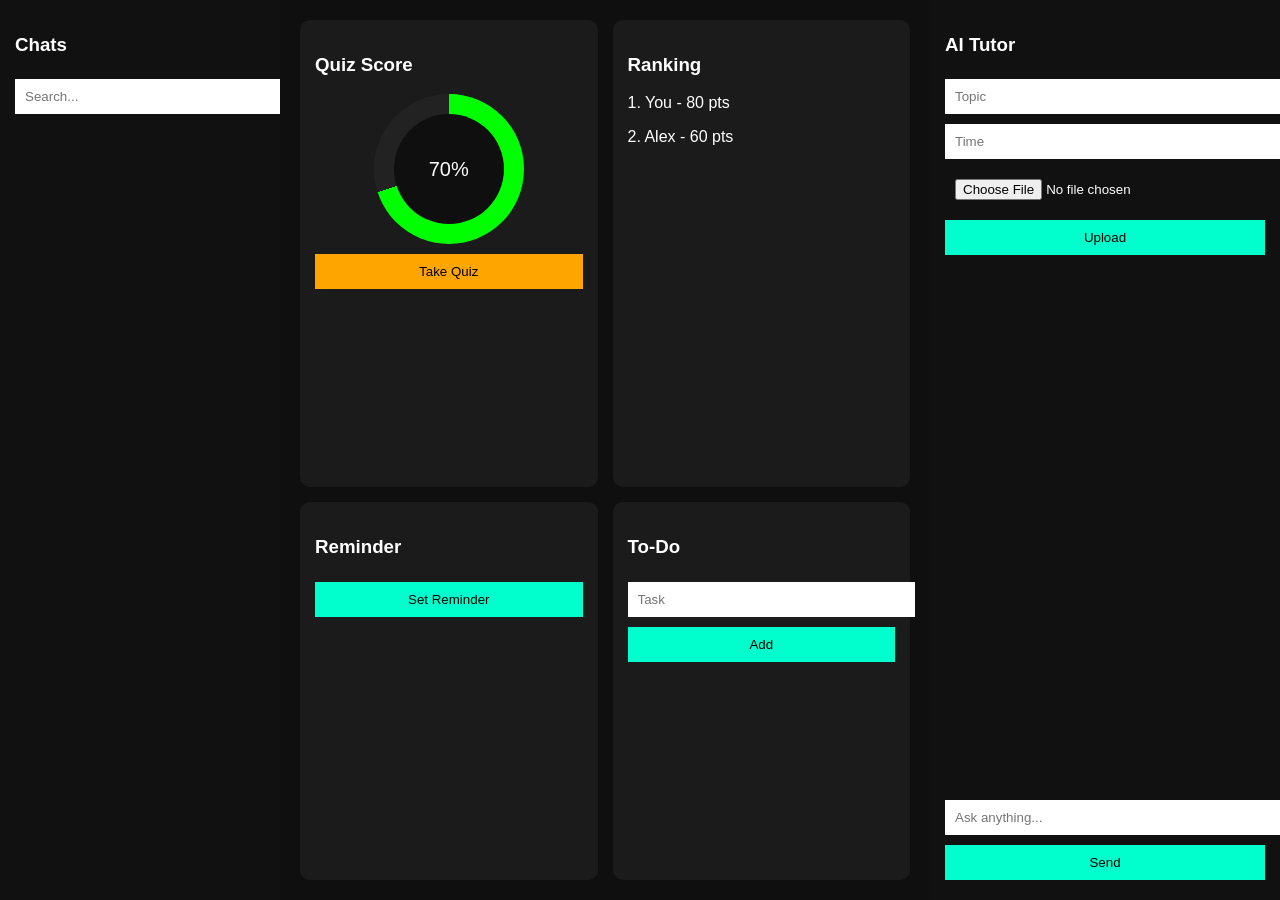
==== templates/education.html @ d4c1cd29 "Initial commit - Adaptive Memory AI System" ====
<!doctype html>
<html>
<head>
<style>
body {
  margin: 0;
  font-family: 'Segoe UI', sans-serif;
  background: #0f0f0f;
  color: white;
}

.app {
  display: flex;
  height: 100vh;
}

/* LEFT SIDEBAR */
.sidebar {
  width: 250px;
  background: #111;
  padding: 15px;
  overflow-y: auto;
}

/* CENTER GRID */
.dashboard {
  flex: 1;
  display: grid;
  grid-template-columns: 1fr 1fr;
  grid-auto-rows: minmax(200px, auto);
  gap: 15px;
  padding: 20px;
}

/* RIGHT AI */
.ai-panel {
  width: 320px;
  background: #111;
  padding: 15px;
  display: flex;
  flex-direction: column;
}

/* CARD */
.card {
  background: rgba(255,255,255,0.05);
  padding: 15px;
  border-radius: 10px;
}

/* GAUGE */
.gauge {
  width: 150px;
  height: 150px;
  border-radius: 50%;
  background: conic-gradient(lime 0deg, #222 0deg);
  display: flex;
  align-items: center;
  justify-content: center;
  margin: auto;
}

.gauge-inner {
  width: 110px;
  height: 110px;
  background: #0f0f0f;
  border-radius: 50%;
  display: flex;
  align-items: center;
  justify-content: center;
  font-size: 20px;
}

/* CHAT */
#chatBox {
  flex: 1;
  overflow-y: auto;
  margin: 10px 0;
}

.message {
  padding: 8px;
  margin: 5px 0;
  border-radius: 6px;
}

.user { background: #00aaff33; }
.ai { background: #00ffcc33; }

/* INPUT */
input, button {
  width: 100%;
  margin: 5px 0;
  padding: 10px;
  border: none;
}

button {
  background: #00ffcc;
  cursor: pointer;
}

.quiz-btn {
  margin-top: 10px;
  background: orange;
}

/* reminder list */
.reminder-item {
  background: #222;
  padding: 8px;
  margin-top: 5px;
  border-radius: 5px;
  font-size: 14px;
}
</style>
</head>

<body>

<div class="app">

  <!-- 🧠 CHAT SIDEBAR -->
  <div class="sidebar">
    <h3>Chats</h3>
    <input placeholder="Search...">
    <div id="chatList"></div>
  </div>

  <!-- 📊 DASHBOARD -->
  <div class="dashboard">

    <!-- 🎯 SCORE + QUIZ -->
    <div class="card">
      <h3>Quiz Score</h3>

      <div class="gauge" id="gauge">
        <div class="gauge-inner" id="gaugeText">0%</div>
      </div>

      <button class="quiz-btn" onclick="startQuiz()">Take Quiz</button>

      <div id="quizBox"></div>
    </div>

    <!-- 🏆 RANKING -->
    <div class="card">
      <h3>Ranking</h3>
      <p>1. You - 80 pts</p>
      <p>2. Alex - 60 pts</p>
    </div>

    <!-- ⏰ REMINDER -->
    <div class="card">
      <h3>Reminder</h3>
      <button onclick="setReminder()">Set Reminder</button>

      <div id="reminderList"></div>
    </div>

    <!-- 📝 TODO -->
    <div class="card">
      <h3>To-Do</h3>
      <input id="todoInput" placeholder="Task">
      <button onclick="addTodo()">Add</button>
      <div id="todoList"></div>
    </div>

  </div>

  <!-- 🤖 AI PANEL -->
  <div class="ai-panel">
    <h3>AI Tutor</h3>

    <form id="uploadForm">
      <input type="text" name="title" placeholder="Topic" required>
      <input type="number" name="time" placeholder="Time" required>
      <input type="file" name="file" required>
      <button>Upload</button>
    </form>

    <div id="chatBox"></div>

    <input id="userInput" placeholder="Ask anything...">
    <button onclick="sendMessage()">Send</button>
  </div>

</div>

<script>

let currentLearningId = null;

/* 🎯 GAUGE */
function updateGauge(score, total) {
  const percent = (score / total) * 100;
  const deg = (percent / 100) * 360;

  document.getElementById("gauge").style.background =
    `conic-gradient(lime ${deg}deg, #222 ${deg}deg)`;

  document.getElementById("gaugeText").innerText =
    Math.round(percent) + "%";
}

/* 📄 UPLOAD */
document.getElementById("uploadForm").addEventListener("submit", async function(e){
  e.preventDefault();

  const formData = new FormData(this);

  const res = await fetch("/upload", {
    method: "POST",
    body: formData
  });

  const data = await res.json();

  if (data.success) {
    currentLearningId = data.learning_id;

    document.getElementById("chatBox").innerHTML =
      `<p><b>Summary:</b> ${data.summary}</p>`;
  }
});

/* 💬 CHAT */
async function sendMessage() {
  const input = document.getElementById("userInput");
  const msg = input.value;

  if (!msg) return;

  addMessage("user", msg);
  input.value = "";

  const res = await fetch("/ask_ai", {
    method: "POST",
    headers: {"Content-Type": "application/json"},
    body: JSON.stringify({
      message: msg,
      learning_id: currentLearningId
    })
  });

  const data = await res.json();
  addMessage("ai", data.reply);
}

function addMessage(role, text) {
  const div = document.createElement("div");
  div.className = "message " + role;
  div.innerText = text;

  document.getElementById("chatBox").appendChild(div);
}

/* 📝 TODO */
function addTodo() {
  const val = document.getElementById("todoInput").value;
  if (!val) return;

  const div = document.createElement("div");
  div.innerText = val;

  document.getElementById("todoList").appendChild(div);
}

/* ⏰ REMINDER */
async function setReminder() {
  const min = prompt("Minutes?");
  if (!min) return;

  await fetch("/set_reminder", {
    method: "POST",
    headers: {"Content-Type": "application/json"},
    body: JSON.stringify({
      learning_id: currentLearningId,
      minutes: min
    })
  });

  alert("Reminder set!");
  loadReminders();
}

/* 📥 LOAD REMINDERS */
async function loadReminders() {
  const res = await fetch("/get_reminders");
  const data = await res.json();

  const box = document.getElementById("reminderList");
  box.innerHTML = "";

  data.forEach(r => {
    const div = document.createElement("div");
    div.className = "reminder-item";
    div.innerText = `⏰ ${r.minutes} min reminder`;
    box.appendChild(div);
  });
}

/* 🧠 QUIZ */
async function startQuiz() {
  if (!currentLearningId) {
    alert("Upload first!");
    return;
  }

  const res = await fetch("/generate_quiz", {
    method: "POST",
    headers: {"Content-Type": "application/json"},
    body: JSON.stringify({
      learning_id: currentLearningId
    })
  });

  const data = await res.json();
  document.getElementById("quizBox").innerText = data.quiz;
}

/* INIT */
updateGauge(7, 10);
loadReminders();

</script>

</body>
</html>
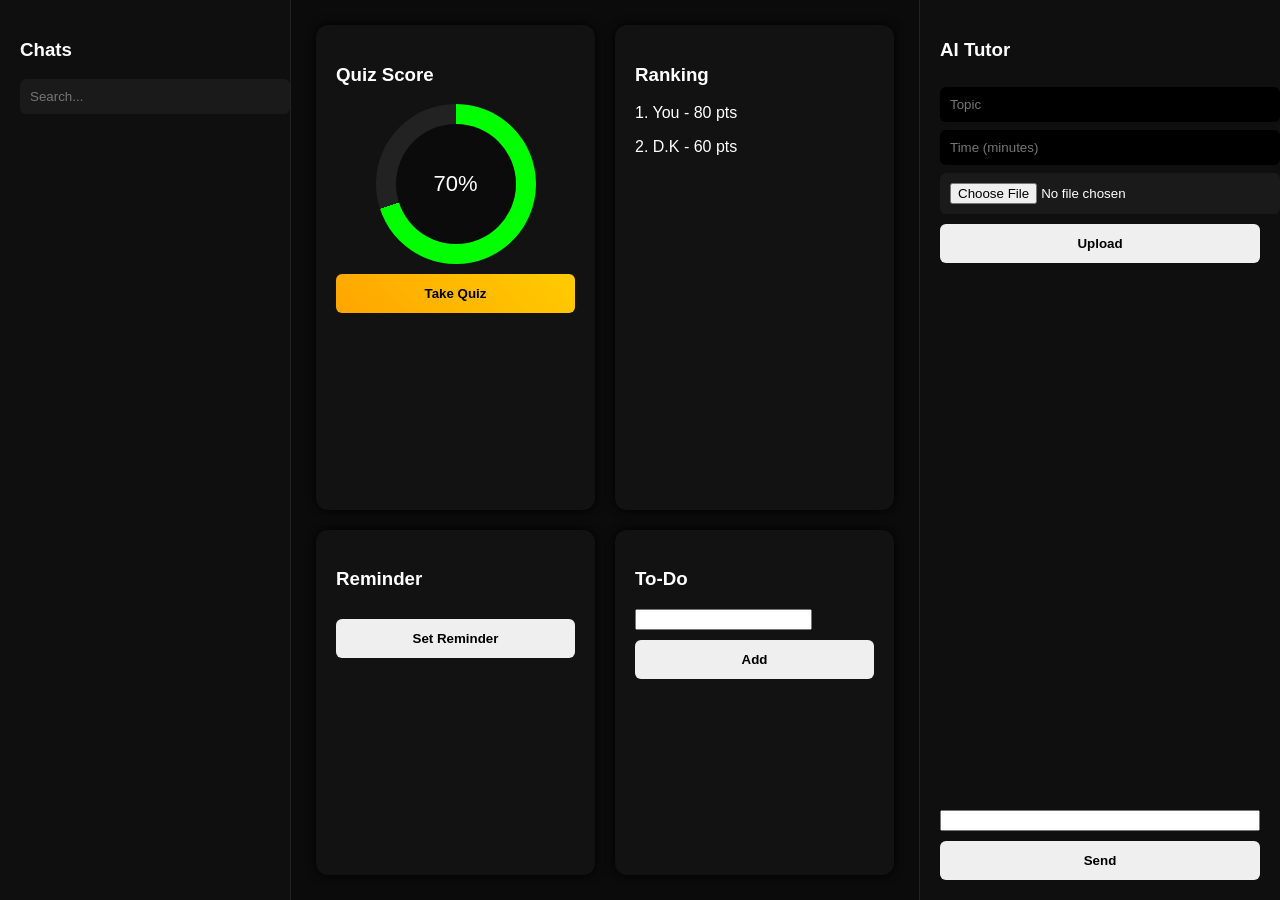
==== commit d5525e7f: "Initial commit - Adaptive Memory AI System" ====
--- a/templates/education.html
+++ b/templates/education.html
@@ -5,7 +5,7 @@
 body {
   margin: 0;
   font-family: 'Segoe UI', sans-serif;
-  background: #0f0f0f;
+  background: #0b0b0b;
   color: white;
 }
 
@@ -14,104 +14,183 @@
   height: 100vh;
 }
 
-/* LEFT SIDEBAR */
+/* SIDEBAR */
 .sidebar {
   width: 250px;
-  background: #111;
-  padding: 15px;
-  overflow-y: auto;
-}
-
-/* CENTER GRID */
+  background: #0f0f0f;
+  padding: 20px;
+  border-right: 1px solid #222;
+}
+
+.sidebar input {
+  width: 100%;
+  padding: 10px;
+  background: #1a1a1a;
+  border: none;
+  color: white;
+  border-radius: 6px;
+}
+
+/* CHAT ITEM */
+.chat-item {
+  background: #1a1a1a;
+  padding: 10px;
+  margin-top: 10px;
+  border-radius: 6px;
+  cursor: pointer;
+  transition: 0.2s;
+}
+
+.chat-item:hover {
+  background: #00ffcc22;
+}
+
+/* DASHBOARD */
 .dashboard {
   flex: 1;
   display: grid;
   grid-template-columns: 1fr 1fr;
-  grid-auto-rows: minmax(200px, auto);
-  gap: 15px;
-  padding: 20px;
-}
-
-/* RIGHT AI */
-.ai-panel {
-  width: 320px;
-  background: #111;
-  padding: 15px;
-  display: flex;
-  flex-direction: column;
+  gap: 20px;
+  padding: 25px;
 }
 
 /* CARD */
 .card {
-  background: rgba(255,255,255,0.05);
-  padding: 15px;
-  border-radius: 10px;
+  background: #121212;
+  padding: 20px;
+  border-radius: 12px;
+  box-shadow: 0 0 10px #000;
 }
 
 /* GAUGE */
 .gauge {
-  width: 150px;
-  height: 150px;
+  width: 160px;
+  height: 160px;
   border-radius: 50%;
-  background: conic-gradient(lime 0deg, #222 0deg);
+  margin: auto;
   display: flex;
   align-items: center;
   justify-content: center;
-  margin: auto;
 }
 
 .gauge-inner {
-  width: 110px;
-  height: 110px;
-  background: #0f0f0f;
+  width: 120px;
+  height: 120px;
+  background: #0b0b0b;
   border-radius: 50%;
   display: flex;
   align-items: center;
   justify-content: center;
-  font-size: 20px;
-}
-
-/* CHAT */
+  font-size: 22px;
+}
+
+/* BUTTONS */
+button {
+  width: 100%;
+  padding: 12px;
+  margin-top: 10px;
+  border: none;
+  border-radius: 6px;
+  font-weight: bold;
+  cursor: pointer;
+  transition: 0.2s;
+}
+
+button:hover {
+  transform: scale(1.03);
+}
+
+.quiz-btn {
+  background: linear-gradient(45deg, orange, #ffcc00);
+  color: black;
+}
+
+.submit-btn {
+  background: lime;
+  color: black;
+}
+
+.close-btn {
+  background: red;
+}
+
+/* INPUTS */
+input[type="text"],
+input[type="number"],
+input[type="file"] {
+  width: 100%;
+  padding: 10px;
+  margin-top: 8px;
+  background: #1a1a1a;
+  border: none;
+  color: white;
+  border-radius: 6px;
+}
+
+/* AI PANEL */
+.ai-panel {
+  width: 320px;
+  background: #0f0f0f;
+  padding: 20px;
+  border-left: 1px solid #222;
+  display: flex;
+  flex-direction: column;
+}
+
+.ai-panel input[type="text"],
+.ai-panel input[type="number"]{
+  background: #000;
+}
+
 #chatBox {
   flex: 1;
   overflow-y: auto;
   margin: 10px 0;
 }
 
+/* MESSAGES */
 .message {
-  padding: 8px;
+  padding: 10px;
   margin: 5px 0;
   border-radius: 6px;
 }
 
-.user { background: #00aaff33; }
-.ai { background: #00ffcc33; }
-
-/* INPUT */
-input, button {
-  width: 100%;
-  margin: 5px 0;
-  padding: 10px;
-  border: none;
-}
-
-button {
-  background: #00ffcc;
-  cursor: pointer;
-}
-
-.quiz-btn {
-  margin-top: 10px;
-  background: orange;
-}
-
-/* reminder list */
+.user {
+  background: #00aaff33;
+}
+
+.ai {
+  background: #00ffcc33;
+}
+
+/* REMINDERS */
 .reminder-item {
-  background: #222;
+  background: #1a1a1a;
   padding: 8px;
   margin-top: 5px;
-  border-radius: 5px;
-  font-size: 14px;
+  border-radius: 6px;
+}
+
+/* QUIZ MODAL */
+.quiz-modal {
+  position: fixed;
+  top: 0;
+  left: 0;
+  width: 100%;
+  height: 100%;
+  background: rgba(0,0,0,0.95);
+  display: none;
+  justify-content: center;
+  align-items: center;
+}
+
+.quiz-box {
+  background: #121212;
+  padding: 25px;
+  width: 60%;
+  max-height: 80%;
+  overflow-y: auto;
+  border-radius: 10px;
 }
 </style>
 </head>
@@ -120,17 +199,16 @@
 
 <div class="app">
 
-  <!-- 🧠 CHAT SIDEBAR -->
+  <!-- LEFT -->
   <div class="sidebar">
     <h3>Chats</h3>
     <input placeholder="Search...">
     <div id="chatList"></div>
   </div>
 
-  <!-- 📊 DASHBOARD -->
+  <!-- CENTER -->
   <div class="dashboard">
 
-    <!-- 🎯 SCORE + QUIZ -->
     <div class="card">
       <h3>Quiz Score</h3>
 
@@ -139,61 +217,64 @@
       </div>
 
       <button class="quiz-btn" onclick="startQuiz()">Take Quiz</button>
-
-      <div id="quizBox"></div>
     </div>
 
-    <!-- 🏆 RANKING -->
     <div class="card">
       <h3>Ranking</h3>
       <p>1. You - 80 pts</p>
-      <p>2. Alex - 60 pts</p>
+      <p>2. D.K - 60 pts</p>
     </div>
 
-    <!-- ⏰ REMINDER -->
     <div class="card">
       <h3>Reminder</h3>
       <button onclick="setReminder()">Set Reminder</button>
-
       <div id="reminderList"></div>
     </div>
 
-    <!-- 📝 TODO -->
     <div class="card">
       <h3>To-Do</h3>
-      <input id="todoInput" placeholder="Task">
+      <input id="todoInput">
       <button onclick="addTodo()">Add</button>
       <div id="todoList"></div>
     </div>
 
   </div>
 
-  <!-- 🤖 AI PANEL -->
+  <!-- RIGHT -->
   <div class="ai-panel">
     <h3>AI Tutor</h3>
 
     <form id="uploadForm">
-      <input type="text" name="title" placeholder="Topic" required>
-      <input type="number" name="time" placeholder="Time" required>
+      <input type="text"name="title" placeholder="Topic" required>
+      <input type="number" name="time" placeholder="Time (minutes)" required>
       <input type="file" name="file" required>
       <button>Upload</button>
     </form>
 
     <div id="chatBox"></div>
 
-    <input id="userInput" placeholder="Ask anything...">
+    <input id="userInput">
     <button onclick="sendMessage()">Send</button>
   </div>
 
 </div>
 
+<!-- QUIZ MODAL -->
+<div id="quizModal" class="quiz-modal">
+  <div class="quiz-box">
+    <div id="quizBox"></div>
+    <button class="submit-btn" onclick="submitQuiz()">Submit</button>
+    <button class="close-btn" onclick="closeQuiz()">Close</button>
+  </div>
+</div>
+
 <script>
 
 let currentLearningId = null;
 
-/* 🎯 GAUGE */
+/* GAUGE */
 function updateGauge(score, total) {
-  const percent = (score / total) * 100;
+  const percent = total ? (score / total) * 100 : 0;
   const deg = (percent / 100) * 360;
 
   document.getElementById("gauge").style.background =
@@ -203,127 +284,82 @@
     Math.round(percent) + "%";
 }
 
-/* 📄 UPLOAD */
-document.getElementById("uploadForm").addEventListener("submit", async function(e){
-  e.preventDefault();
-
-  const formData = new FormData(this);
-
-  const res = await fetch("/upload", {
-    method: "POST",
-    body: formData
-  });
-
-  const data = await res.json();
-
-  if (data.success) {
-    currentLearningId = data.learning_id;
-
-    document.getElementById("chatBox").innerHTML =
-      `<p><b>Summary:</b> ${data.summary}</p>`;
-  }
-});
-
-/* 💬 CHAT */
-async function sendMessage() {
-  const input = document.getElementById("userInput");
-  const msg = input.value;
-
-  if (!msg) return;
-
-  addMessage("user", msg);
-  input.value = "";
-
-  const res = await fetch("/ask_ai", {
-    method: "POST",
-    headers: {"Content-Type": "application/json"},
-    body: JSON.stringify({
-      message: msg,
-      learning_id: currentLearningId
-    })
-  });
-
-  const data = await res.json();
-  addMessage("ai", data.reply);
-}
-
-function addMessage(role, text) {
-  const div = document.createElement("div");
-  div.className = "message " + role;
-  div.innerText = text;
-
-  document.getElementById("chatBox").appendChild(div);
-}
-
-/* 📝 TODO */
-function addTodo() {
-  const val = document.getElementById("todoInput").value;
-  if (!val) return;
-
-  const div = document.createElement("div");
-  div.innerText = val;
-
-  document.getElementById("todoList").appendChild(div);
-}
-
-/* ⏰ REMINDER */
-async function setReminder() {
-  const min = prompt("Minutes?");
-  if (!min) return;
-
-  await fetch("/set_reminder", {
-    method: "POST",
-    headers: {"Content-Type": "application/json"},
-    body: JSON.stringify({
-      learning_id: currentLearningId,
-      minutes: min
-    })
-  });
-
-  alert("Reminder set!");
-  loadReminders();
-}
-
-/* 📥 LOAD REMINDERS */
-async function loadReminders() {
-  const res = await fetch("/get_reminders");
-  const data = await res.json();
-
-  const box = document.getElementById("reminderList");
-  box.innerHTML = "";
-
-  data.forEach(r => {
-    const div = document.createElement("div");
-    div.className = "reminder-item";
-    div.innerText = `⏰ ${r.minutes} min reminder`;
-    box.appendChild(div);
-  });
-}
-
-/* 🧠 QUIZ */
+/* QUIZ */
 async function startQuiz() {
-  if (!currentLearningId) {
-    alert("Upload first!");
-    return;
-  }
-
   const res = await fetch("/generate_quiz", {
     method: "POST",
     headers: {"Content-Type": "application/json"},
-    body: JSON.stringify({
-      learning_id: currentLearningId
-    })
+    body: JSON.stringify({ learning_id: currentLearningId })
   });
 
   const data = await res.json();
-  document.getElementById("quizBox").innerText = data.quiz;
+
+  const quizBox = document.getElementById("quizBox");
+  quizBox.innerHTML = "";
+
+  data.quiz.forEach((q, i) => {
+    const div = document.createElement("div");
+
+    div.innerHTML = `
+      <p>${i+1}. ${q.question}</p>
+      ${q.options.map(opt => `
+        <label>
+          <input type="radio" name="q${i}" value="${opt}">
+          ${opt}
+        </label><br>
+      `).join("")}
+      <hr>
+    `;
+
+    quizBox.appendChild(div);
+  });
+
+  document.getElementById("quizModal").style.display = "flex";
+}
+
+function closeQuiz() {
+  document.getElementById("quizModal").style.display = "none";
+}
+
+/* SUBMIT */
+async function submitQuiz() {
+  let answers = [];
+
+  document.querySelectorAll("input[type='radio']:checked").forEach(el => {
+    answers.push(el.value);
+  });
+
+  const res = await fetch("/submit_quiz", {
+    method: "POST",
+    headers: {"Content-Type": "application/json"},
+    body: JSON.stringify({ answers, learning_id: currentLearningId })
+  });
+
+  const data = await res.json();
+
+  alert(`Score: ${data.score}/${data.total}`);
+  updateGauge(data.score, data.total);
+}
+
+/* REMINDERS */
+async function loadReminders() {
+  const res = await fetch("/notifications");
+  const data = await res.json();
+
+  const box = document.getElementById("reminderList");
+  box.innerHTML = "";
+
+  data.forEach(r => {
+    const div = document.createElement("div");
+    div.innerText = r.message;
+    box.appendChild(div);
+  });
 }
 
 /* INIT */
-updateGauge(7, 10);
+updateGauge(7,10);
 loadReminders();
 
 </script>
-
 </body>
 </html>
